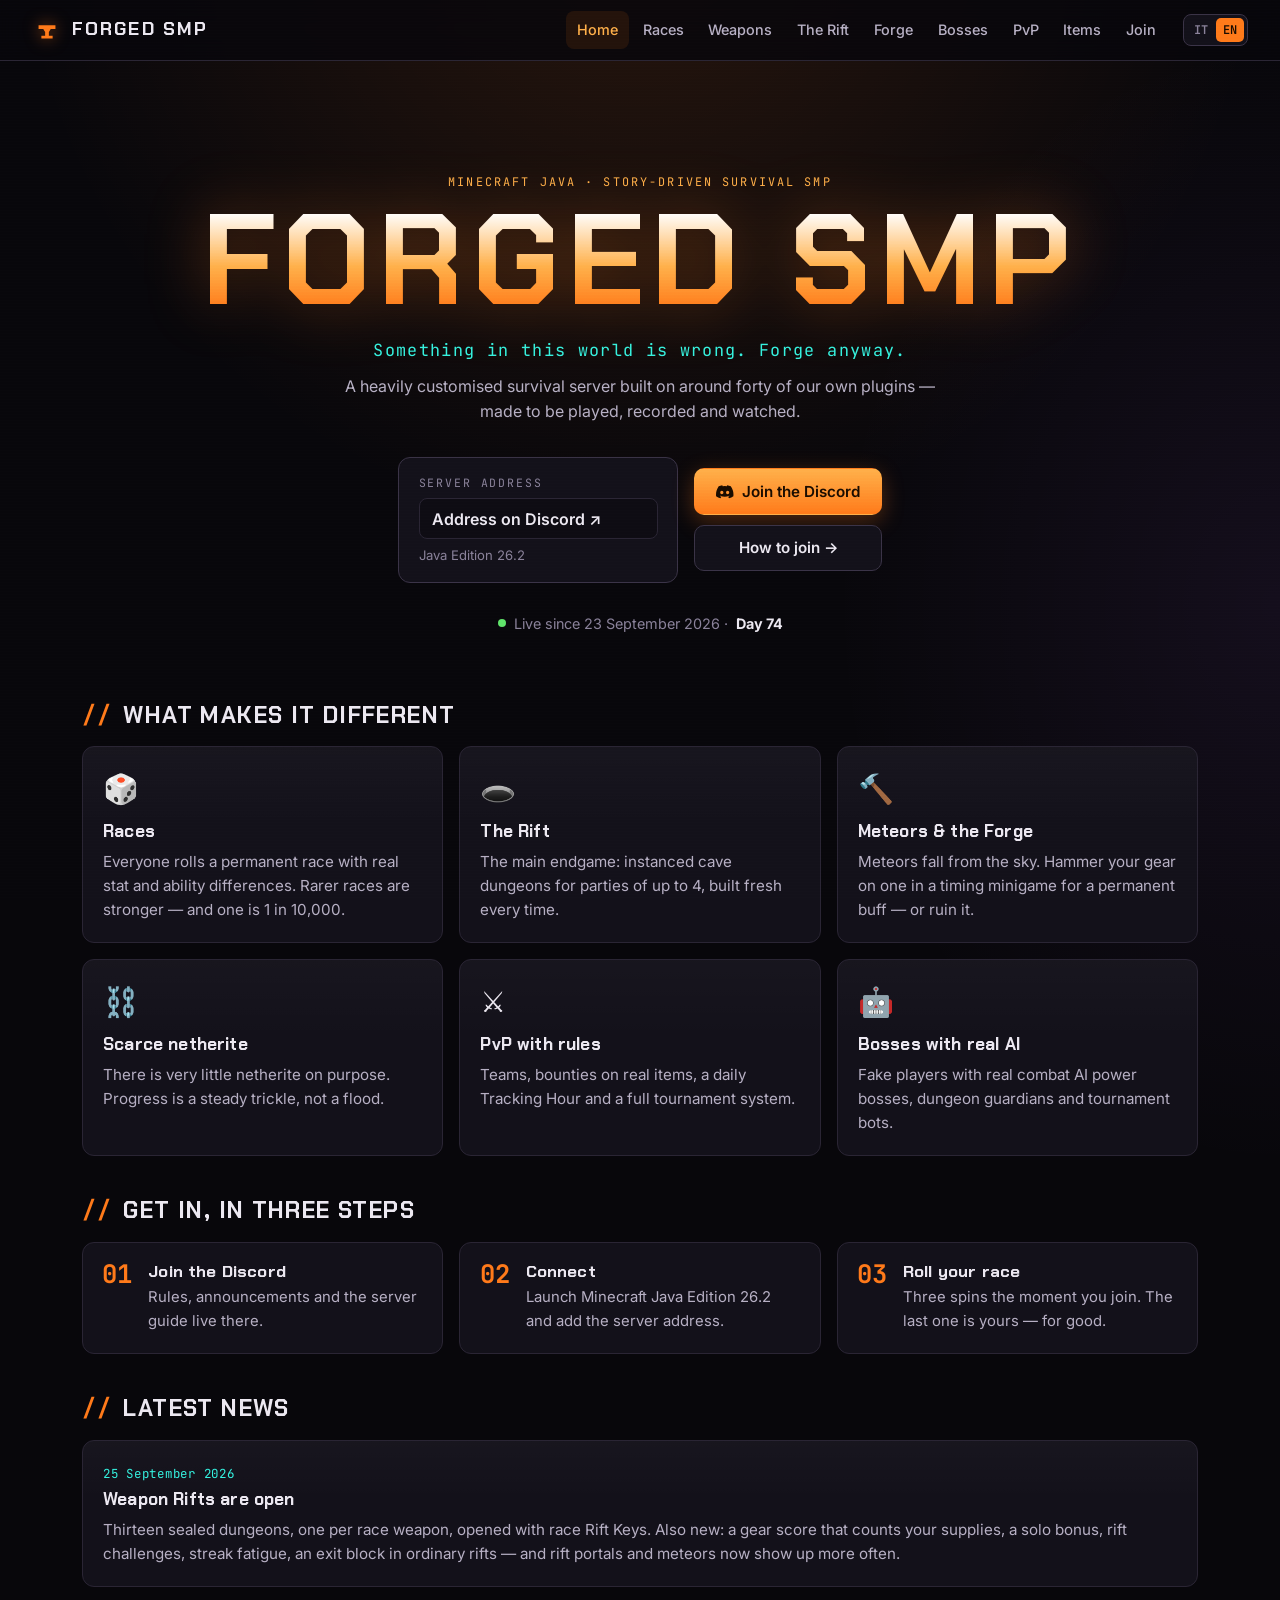
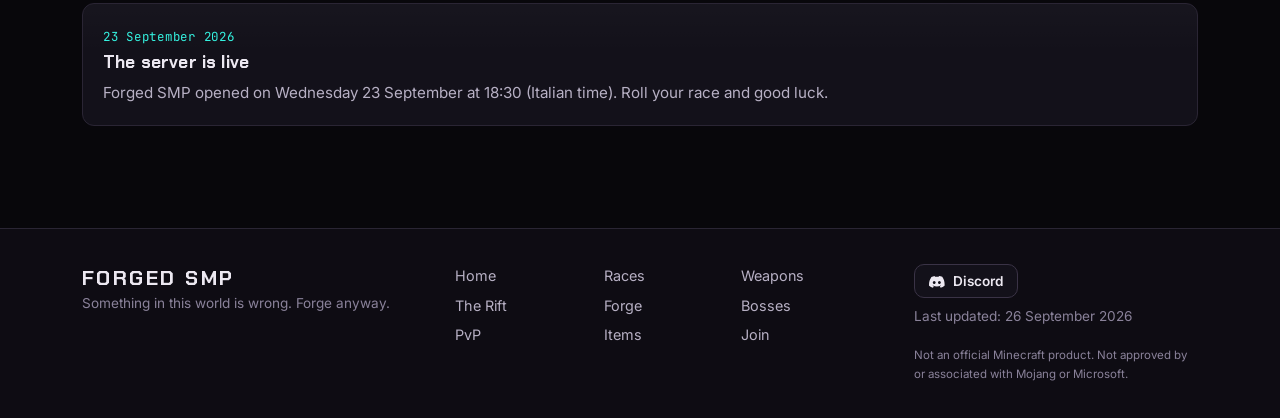
==== index.html @ 207211e7 "Add bilingual Forged SMP website Static site (no build) with hash routing: home, races, weapons, the" ====
<!DOCTYPE html>
<html lang="it">
<head>
  <meta charset="UTF-8" />
  <meta name="viewport" content="width=device-width, initial-scale=1.0" />
  <title>Forged SMP</title>
  <meta name="description" content="Forged SMP — a story-driven Minecraft survival server. Races, the Rift, meteors and the Forge. / Un server Minecraft survival a storia: razze, la Rift, meteore e la Forgia." />
  <meta name="theme-color" content="#08070b" />
  <meta property="og:title" content="Forged SMP" />
  <meta property="og:description" content="Something in this world is wrong. Forge anyway." />
  <link rel="icon" href="data:image/svg+xml,%3Csvg xmlns='http://www.w3.org/2000/svg' viewBox='0 0 64 64'%3E%3Crect width='64' height='64' rx='12' fill='%2308070b'/%3E%3Cpath d='M14 22h36v8H40l-4 6v8h8v6H20v-6h8v-8l-4-6H14z' fill='%23ff7a1a'/%3E%3C/svg%3E" />
  <link rel="preconnect" href="https://fonts.googleapis.com" />
  <link rel="preconnect" href="https://fonts.gstatic.com" crossorigin />
  <link href="https://fonts.googleapis.com/css2?family=Chakra+Petch:wght@500;700&family=Inter:wght@400;500;600;700&family=JetBrains+Mono:wght@400;600&display=swap" rel="stylesheet" />
  <link rel="stylesheet" href="css/style.css" />
</head>
<body>
  <a class="skip" href="#app">Skip to content</a>
  <div class="scanlines" aria-hidden="true"></div>

  <header class="topbar">
    <a class="brand" href="#/" aria-label="Forged SMP — home">
      <svg class="brand-mark" viewBox="0 0 64 64" aria-hidden="true"><path d="M14 22h36v8H40l-4 6v8h8v6H20v-6h8v-8l-4-6H14z"/></svg>
      <span class="brand-text glitch" data-text="FORGED SMP">FORGED SMP</span>
    </a>
    <nav id="nav" class="nav" aria-label="Main"></nav>
    <div class="top-actions">
      <button id="lang" class="lang-btn" type="button" aria-label="Language / Lingua"></button>
      <button id="menu-btn" class="menu-btn" type="button" aria-expanded="false" aria-controls="nav" aria-label="Menu">
        <span></span><span></span><span></span>
      </button>
    </div>
  </header>

  <main id="app" tabindex="-1"></main>

  <footer class="footer" id="footer"></footer>

  <div id="toast" class="toast" role="status" aria-live="polite"></div>

  <script type="module" src="js/app.js"></script>
</body>
</html>
---- css/style.css ----
/* ── Tokens ──────────────────────────────────────────────────────────────── */
:root {
  --bg:        #08070b;
  --bg2:       #0e0c13;
  --panel:     #13111a;
  --panel2:    #1a1722;
  --line:      #2a2534;
  --line2:     #3a3346;
  --text:      #ece8f1;
  --text2:     #b7b0c4;
  --muted:     #8a829a;
  --ember:     #ff7a1a;
  --ember2:    #ffb04a;
  --corrupt:   #b56cff;
  --cyan:      #35f2e0;
  --danger:    #ff4a4a;
  --ok:        #5fe36a;
  --radius:    12px;
  --maxw:      1180px;
  --font:      'Inter', system-ui, -apple-system, 'Segoe UI', sans-serif;
  --display:   'Chakra Petch', 'Inter', system-ui, sans-serif;
  --mono:      'JetBrains Mono', ui-monospace, Menlo, Consolas, monospace;
}

*, *::before, *::after { box-sizing: border-box; }
html { -webkit-text-size-adjust: 100%; scroll-behavior: smooth; overflow-x: clip; }
body {
  margin: 0;
  background:
    radial-gradient(ellipse 70% 45% at 50% -5%, rgba(255,122,26,.13), transparent 70%),
    radial-gradient(ellipse 50% 40% at 100% 30%, rgba(181,108,255,.07), transparent 70%),
    var(--bg);
  color: var(--text);
  font: 16px/1.6 var(--font);
  min-height: 100vh;
  overflow-x: hidden;
}
img, svg { display: block; max-width: 100%; }
a { color: var(--ember2); text-decoration: none; }
a:hover { text-decoration: underline; }
h1, h2, h3 { font-family: var(--display); line-height: 1.15; margin: 0; letter-spacing: .01em; }
p { margin: 0 0 .75em; }
p:last-child { margin-bottom: 0; }
code, kbd { font-family: var(--mono); font-size: .88em; }
:focus-visible { outline: 2px solid var(--cyan); outline-offset: 2px; border-radius: 4px; }
[hidden] { display: none !important; }

.skip { position: absolute; left: -999px; top: 8px; z-index: 100; background: var(--ember); color: #000; padding: 8px 14px; border-radius: 6px; }
.skip:focus { left: 8px; }

.scanlines {
  position: fixed; inset: 0; pointer-events: none; z-index: 60;
  background: repeating-linear-gradient(to bottom, rgba(255,255,255,.018) 0 1px, transparent 1px 3px);
  mix-blend-mode: overlay;
}

.muted { color: var(--muted); }
.small { font-size: .85rem; }
.tiny  { font-size: .72rem; }
.warn  { color: var(--danger); }
.eyebrow {
  font-family: var(--mono); font-size: .74rem; letter-spacing: .18em; text-transform: uppercase;
  color: var(--ember2); margin: 0 0 .5rem;
}

/* ── Glitch ──────────────────────────────────────────────────────────────── */
.glitch { position: relative; display: inline-block; }
.glitch::before, .glitch::after {
  content: attr(data-text); position: absolute; inset: 0; pointer-events: none;
}
.glitch::before { color: var(--cyan);    transform: translate(-2px, 0); opacity: .55; clip-path: inset(0 0 100% 0); animation: gl1 5s infinite steps(1); }
.glitch::after  { color: var(--corrupt); transform: translate(2px, 0);  opacity: .55; clip-path: inset(0 0 100% 0); animation: gl2 5s infinite steps(1); }
@keyframes gl1 { 0%, 90%, 100% { clip-path: inset(0 0 100% 0); } 91% { clip-path: inset(15% 0 60% 0); transform: translate(-4px, 1px); } 94% { clip-path: inset(60% 0 12% 0); transform: translate(3px, 0); } 97% { clip-path: inset(40% 0 45% 0); } }
@keyframes gl2 { 0%, 92%, 100% { clip-path: inset(0 0 100% 0); } 93% { clip-path: inset(50% 0 30% 0); transform: translate(4px, -1px); } 96% { clip-path: inset(8% 0 78% 0); transform: translate(-3px, 0); } }

.glitch-text { position: relative; display: inline-block; color: #ff9cf0; text-shadow: -1px 0 var(--cyan), 1px 0 var(--corrupt); animation: jitter 3s infinite steps(1); }
@keyframes jitter { 0%, 96%, 100% { transform: none; } 97% { transform: translate(1px, -1px) skewX(-6deg); } 98% { transform: translate(-1px, 1px); } }

.redact { background: repeating-linear-gradient(90deg, #2a2233 0 6px, #1b1622 6px 8px); color: transparent; border-radius: 2px; user-select: none; letter-spacing: -.1em; }
.redact-text { font-family: var(--mono); color: #ff9cf0; letter-spacing: .06em; }
.redacted-block { font-family: var(--mono); font-size: .85rem; color: #d9b9ff; background: repeating-linear-gradient(0deg, rgba(181,108,255,.06) 0 2px, transparent 2px 4px); border: 1px dashed rgba(181,108,255,.4); border-radius: 8px; padding: .8rem 1rem; }
.redact-lines { color: #3a2e4a; letter-spacing: -.05em; }
.is-glitch { border-color: rgba(255,79,216,.35) !important; background: linear-gradient(160deg, rgba(255,79,216,.07), transparent 50%), var(--panel) !important; }

/* ── Top bar ─────────────────────────────────────────────────────────────── */
.topbar {
  position: sticky; top: 0; z-index: 50;
  display: flex; align-items: center; gap: 1rem;
  padding: .7rem clamp(16px, 3vw, 32px);
  border-bottom: 1px solid var(--line);
  isolation: isolate;
}
/* blur lives on a pseudo-element: backdrop-filter on .topbar itself would trap the fixed mobile nav */
.topbar::before { content: ''; position: absolute; inset: 0; z-index: -1; background: rgba(8,7,11,.82); backdrop-filter: blur(12px); -webkit-backdrop-filter: blur(12px); }
.brand { display: flex; align-items: center; gap: .6rem; color: var(--text); flex-shrink: 0; }
.brand:hover { text-decoration: none; }
.brand-mark { width: 30px; height: 30px; fill: var(--ember); filter: drop-shadow(0 0 8px rgba(255,122,26,.6)); }
.brand-text { font-family: var(--display); font-weight: 700; font-size: 1.15rem; letter-spacing: .12em; }

.nav { display: flex; gap: .15rem; margin-left: auto; align-items: center; }
.nav a {
  color: var(--text2); font-size: .9rem; font-weight: 500; padding: .45rem .7rem; border-radius: 8px;
  transition: color .15s, background .15s;
}
.nav a:hover { color: var(--text); background: var(--panel2); text-decoration: none; }
.nav a.on { color: var(--ember2); background: rgba(255,122,26,.1); }
.nav-discord { display: none !important; }
.top-actions { display: flex; align-items: center; gap: .5rem; }
.lang-btn {
  display: flex; background: var(--panel); border: 1px solid var(--line2); border-radius: 8px; padding: 3px; cursor: pointer;
  font: 600 .75rem var(--mono); color: var(--muted);
}
.lang-btn span { padding: .25rem .45rem; border-radius: 5px; }
.lang-btn span.on { background: var(--ember); color: #1a0c00; }
.menu-btn { display: none; width: 40px; height: 40px; background: var(--panel); border: 1px solid var(--line2); border-radius: 8px; cursor: pointer; flex-direction: column; justify-content: center; align-items: center; gap: 4px; }
.menu-btn span { width: 18px; height: 2px; background: var(--text); transition: transform .2s, opacity .2s; }
.menu-open .menu-btn span:nth-child(1) { transform: translateY(6px) rotate(45deg); }
.menu-open .menu-btn span:nth-child(2) { opacity: 0; }
.menu-open .menu-btn span:nth-child(3) { transform: translateY(-6px) rotate(-45deg); }

/* ── Layout ──────────────────────────────────────────────────────────────── */
main { max-width: var(--maxw); margin: 0 auto; padding: 0 clamp(16px, 3vw, 32px) 4rem; outline: none; }
.page { animation: pageIn .35s ease; }
@keyframes pageIn { from { opacity: 0; transform: translateY(6px); } to { opacity: 1; transform: none; } }

.page-head { padding: 3.2rem 0 1.2rem; max-width: 820px; }
.page-head h1 { font-size: clamp(2.2rem, 6vw, 3.4rem); text-transform: uppercase; letter-spacing: .04em; }
.lead { font-size: 1.1rem; color: var(--text2); margin-top: 1rem; }

.block { padding: 2.2rem 0 .4rem; }
.block > h2 { font-size: 1.45rem; text-transform: uppercase; letter-spacing: .06em; margin-bottom: 1.1rem; }
.h-mark { color: var(--ember); font-family: var(--mono); margin-right: .2rem; }
.block > p { color: var(--text2); max-width: 820px; }
.sub { font-size: 1.05rem; margin: 1.6rem 0 .8rem; text-transform: uppercase; letter-spacing: .06em; color: var(--text2); }

.grid { display: grid; gap: 1rem; }
.g2 { grid-template-columns: repeat(2, minmax(0, 1fr)); }
.g3 { grid-template-columns: repeat(3, minmax(0, 1fr)); }
.g4 { grid-template-columns: repeat(4, minmax(0, 1fr)); }
.g5 { grid-template-columns: repeat(5, minmax(0, 1fr)); }
.grid + .grid, .grid + p, .block > .card + .card, .card + .grid, .grid + .card { margin-top: 1rem; }

.card {
  background: linear-gradient(180deg, rgba(255,255,255,.02), transparent 40%), var(--panel);
  border: 1px solid var(--line); border-radius: var(--radius);
  padding: 1.2rem 1.25rem;
  position: relative;
}
.card h3 { font-size: 1.08rem; margin-bottom: .5rem; }
.card p { color: var(--text2); font-size: .95rem; }
.card-link { color: inherit; display: block; transition: border-color .2s, transform .2s, box-shadow .2s; }
.card-link:hover { text-decoration: none; border-color: rgba(255,122,26,.55); transform: translateY(-3px); box-shadow: 0 12px 30px rgba(0,0,0,.4), 0 0 0 1px rgba(255,122,26,.15); }

.ticks { list-style: none; margin: 0; padding: 0; }
.ticks li { position: relative; padding-left: 1.3rem; margin-bottom: .45rem; color: var(--text2); font-size: .95rem; }
.ticks li::before { content: '▸'; position: absolute; left: 0; color: var(--ember); }
.ticks b { color: var(--text); }

.note { font-size: .88rem; color: var(--text2); background: var(--panel); border-left: 3px solid var(--corrupt); padding: .7rem 1rem; border-radius: 0 8px 8px 0; margin: 1rem 0; }

/* ── Buttons ─────────────────────────────────────────────────────────────── */
.btn {
  display: inline-flex; align-items: center; justify-content: center; gap: .5rem;
  font: 600 .95rem var(--font); padding: .8rem 1.3rem; border-radius: 10px; cursor: pointer;
  border: 1px solid transparent; transition: transform .15s, box-shadow .2s, background .2s, border-color .2s; text-decoration: none !important;
}
.btn:active { transform: scale(.97); }
.btn:disabled { opacity: .4; cursor: not-allowed; }
.btn-primary { background: linear-gradient(180deg, var(--ember2), var(--ember)); color: #1a0c00; box-shadow: 0 6px 22px rgba(255,122,26,.3); }
.btn-primary:hover { box-shadow: 0 8px 30px rgba(255,122,26,.5); transform: translateY(-1px); }
.btn-ghost { background: var(--panel); color: var(--text); border-color: var(--line2); }
.btn-ghost:hover { border-color: var(--ember); }
.btn-sm { padding: .5rem .9rem; font-size: .85rem; }
.i-discord { width: 1.15em; height: 1.15em; }

/* ── Hero ────────────────────────────────────────────────────────────────── */
.hero { position: relative; padding: clamp(3.5rem, 10vw, 7rem) 0 2rem; text-align: center; }
.hero-title {
  font-family: var(--display); font-weight: 700; text-transform: uppercase;
  font-size: clamp(3.2rem, 13vw, 8rem); letter-spacing: .06em; line-height: .95;
  background: linear-gradient(180deg, #fff 10%, var(--ember2) 55%, var(--ember) 90%);
  -webkit-background-clip: text; background-clip: text; color: transparent;
  filter: drop-shadow(0 0 30px rgba(255,122,26,.35));
}
.hero-title::before, .hero-title::after { -webkit-text-fill-color: currentColor; }
.tagline { font-family: var(--mono); color: var(--cyan); letter-spacing: .08em; margin: 1rem 0 .6rem; font-size: clamp(.9rem, 2.4vw, 1.05rem); }
.hero-intro { color: var(--text2); max-width: 620px; margin: 0 auto 2rem; }
.hero-row { display: flex; gap: 1rem; justify-content: center; align-items: stretch; flex-wrap: wrap; }
.hero-cta { display: flex; flex-direction: column; gap: .6rem; justify-content: center; }
.since { margin-top: 1.8rem; color: var(--muted); font-size: .9rem; display: inline-flex; align-items: center; gap: .5rem; }
.since b { color: var(--text); }
.live-dot { width: 8px; height: 8px; border-radius: 50%; background: var(--ok); box-shadow: 0 0 0 0 rgba(95,227,106,.6); animation: ping 2s infinite; }
@keyframes ping { 70% { box-shadow: 0 0 0 8px rgba(95,227,106,0); } 100% { box-shadow: 0 0 0 0 rgba(95,227,106,0); } }

.embers { position: absolute; inset: 0; overflow: hidden; pointer-events: none; z-index: -1; }
.embers i {
  position: absolute; bottom: -10px; left: calc(var(--i) * 5.6%);
  width: 3px; height: 3px; border-radius: 50%; background: var(--ember2); box-shadow: 0 0 6px var(--ember);
  animation: rise calc(6s + var(--i) * .37s) linear infinite; animation-delay: calc(var(--i) * -.9s); opacity: 0;
}
@keyframes rise { 0% { transform: translate(0, 0); opacity: 0; } 10% { opacity: .9; } 100% { transform: translate(calc((var(--i) - 9) * 4px), -520px); opacity: 0; } }

.ip-card { background: var(--panel); border: 1px solid var(--line2); border-radius: var(--radius); padding: 1rem 1.2rem; min-width: 280px; text-align: left; }
.ip-label { font-family: var(--mono); font-size: .72rem; letter-spacing: .16em; text-transform: uppercase; color: var(--muted); }
.ip-value { display: flex; align-items: center; justify-content: space-between; gap: 1rem; width: 100%; margin: .35rem 0; background: var(--bg2); border: 1px solid var(--line); border-radius: 8px; padding: .6rem .8rem; color: var(--text); font: 600 1.05rem var(--mono); cursor: pointer; }
.ip-value:hover { border-color: var(--ember); text-decoration: none; }
.ip-copy { font: 600 .72rem var(--font); color: var(--ember2); text-transform: uppercase; letter-spacing: .1em; }
.ip-link { font-family: var(--font); font-size: 1rem; }
.ip-meta { font-size: .82rem; color: var(--muted); }
.status { display: inline-flex; align-items: center; gap: .35rem; }
.status .dot { width: 7px; height: 7px; border-radius: 50%; background: var(--muted); }
.status.on .dot { background: var(--ok); box-shadow: 0 0 8px var(--ok); }

/* Pillars / steps / news */
.pillar-icon { font-size: 1.8rem; margin-bottom: .6rem; }
.steps { list-style: none; padding: 0; margin: 0; display: grid; grid-template-columns: repeat(3, 1fr); gap: 1rem; }
.steps li { display: flex; gap: 1rem; background: var(--panel); border: 1px solid var(--line); border-radius: var(--radius); padding: 1.2rem; }
.step-n { font: 700 1.6rem var(--mono); color: var(--ember); line-height: 1; }
.steps h3 { font-size: 1.05rem; margin-bottom: .3rem; }
.steps p { color: var(--text2); font-size: .93rem; }
.news { display: grid; gap: 1rem; }
.news-item time { font-family: var(--mono); font-size: .78rem; color: var(--cyan); letter-spacing: .06em; }
.news-item h3 { margin: .3rem 0 .5rem; }

/* ── Races ───────────────────────────────────────────────────────────────── */
.odds-bar { display: flex; height: 18px; border-radius: 9px; overflow: hidden; border: 1px solid var(--line2); }
.odds-bar span { flex: var(--w) 0 0; background: var(--c); box-shadow: inset 0 -4px 8px rgba(0,0,0,.25); }
.odds-bar span:last-child { background: linear-gradient(90deg, #ff4fd8, #35f2e0, #ffd84a); }
.odds-list { display: grid; grid-template-columns: repeat(auto-fit, minmax(210px, 1fr)); gap: .5rem 1.5rem; margin: 1rem 0 1.4rem; }
.odds-row { display: grid; grid-template-columns: 12px 1fr auto auto; align-items: center; gap: .6rem; padding: .35rem 0; border-bottom: 1px solid var(--line); font-size: .92rem; }
.swatch { width: 12px; height: 12px; border-radius: 3px; background: var(--c); }
.odds-name { font-weight: 600; }
.odds-pct { font-family: var(--mono); color: var(--text); }
.odds-in { font-family: var(--mono); font-size: .78rem; color: var(--muted); min-width: 72px; text-align: right; }

.roller { display: grid; gap: 1rem; justify-items: center; text-align: center; background: radial-gradient(ellipse at center, rgba(255,122,26,.06), transparent 70%), var(--panel); }
.roller-head { display: flex; flex-direction: column; gap: .2rem; }
.roller-head h3 { margin: 0; }
.roller-window { width: min(100%, 420px); height: 110px; border-radius: 12px; border: 1px solid var(--line2); background: var(--bg2); display: grid; place-items: center; overflow: hidden; position: relative; }
.roller-window::after { content: ''; position: absolute; inset: 0; background: linear-gradient(180deg, var(--bg2), transparent 25%, transparent 75%, var(--bg2)); pointer-events: none; }
.roller-result { --c: var(--muted); font: 700 2.2rem var(--display); color: var(--muted); display: flex; flex-direction: column; align-items: center; }
.roller-result .rr-icon { font-size: 1.6rem; line-height: 1; }
.roller-result .rr-name { font-size: 1.5rem; color: var(--c); }
.roller-result .rr-rar { font: 600 .72rem var(--mono); letter-spacing: .16em; text-transform: uppercase; color: var(--c); opacity: .8; }
.roller-result.final { animation: pop .35s cubic-bezier(.3,1.6,.5,1); }
.roller-result.locked .rr-name { text-shadow: 0 0 18px var(--c); }
@keyframes pop { from { transform: scale(.7); } to { transform: none; } }
.roller-pips { display: flex; gap: .5rem; }
.roller-pips i { width: 34px; height: 6px; border-radius: 3px; background: var(--line2); }
.roller-pips i.used { background: var(--ember); }
.roller-pips i.skip { background: var(--line); opacity: .5; }
.roller-btns { display: flex; gap: .6rem; }

.chips { display: flex; flex-wrap: wrap; gap: .4rem; margin-bottom: 1rem; }
.chip { --c: var(--ember2); background: var(--panel); color: var(--text2); border: 1px solid var(--line2); border-radius: 999px; padding: .4rem .9rem; font: 600 .82rem var(--font); cursor: pointer; }
.chip:hover { border-color: var(--c); }
.chip.on { background: color-mix(in srgb, var(--c) 18%, var(--panel)); border-color: var(--c); color: var(--text); }

.race { border-top: 3px solid var(--c); }
.race-top, .weapon-top { display: flex; align-items: center; gap: .9rem; margin-bottom: .9rem; }
.race-top h3, .weapon-top h3 { margin-bottom: .25rem; font-size: 1.2rem; }
.race-icon { width: 48px; height: 48px; flex-shrink: 0; border-radius: 12px; display: grid; place-items: center; font-size: 1.5rem; background: color-mix(in srgb, var(--c) 14%, var(--bg2)); border: 1px solid color-mix(in srgb, var(--c) 45%, transparent); }
.rarity { font: 600 .7rem var(--mono); letter-spacing: .12em; text-transform: uppercase; padding: .15rem .5rem; border-radius: 5px; border: 1px solid currentColor; }
.r-common { color: #b9b9c2; } .r-uncommon { color: #5fe36a; } .r-rare { color: #4aa6ff; } .r-epic { color: #b56cff; }
.r-legendary { color: #ff9a2e; } .r-divine { color: #ffd84a; } .r-singularity { color: #ff4fd8; }
.race-meta { display: grid; grid-template-columns: 1fr 1fr; gap: .6rem 1rem; margin: 1rem 0 0; padding-top: .9rem; border-top: 1px solid var(--line); }
.race-meta div { min-width: 0; }
.race-meta dt { font: 600 .68rem var(--mono); letter-spacing: .12em; text-transform: uppercase; color: var(--muted); }
.race-meta dd { margin: .1rem 0 0; font-size: .9rem; color: var(--text); }

/* ── Weapons ─────────────────────────────────────────────────────────────── */
.rule-cards .rule { border-left: 3px solid var(--line2); }
.rule-cards .rule.good { border-left-color: var(--ok); }
.controls { display: flex; flex-wrap: wrap; gap: .6rem 1.4rem; margin: 1rem 0; }
.controls div { display: flex; align-items: center; gap: .6rem; font-size: .92rem; color: var(--text2); }
kbd { background: var(--panel2); border: 1px solid var(--line2); border-bottom-width: 3px; border-radius: 6px; padding: .15rem .5rem; color: var(--text); white-space: nowrap; }
.weapon-grid { margin-top: 1.2rem; }
.weapon { border-top: 3px solid var(--c); }
.dmg-num { margin-left: auto; font: 700 1.6rem var(--mono); color: var(--c); text-align: right; line-height: 1; }
.ap { display: block; font-size: .8rem; margin-top: .2rem; }
.dmg-bar { height: 4px; background: var(--bg2); border-radius: 2px; margin-bottom: 1rem; overflow: hidden; }
.dmg-bar span { display: block; height: 100%; background: linear-gradient(90deg, color-mix(in srgb, var(--c) 40%, transparent), var(--c)); }
.abilities { margin: 0; display: grid; gap: .7rem; }
.abilities dt { font: 600 .72rem var(--mono); letter-spacing: .1em; text-transform: uppercase; color: var(--muted); display: flex; align-items: center; gap: .4rem; flex-wrap: wrap; }
.abilities dt kbd { font-size: .68rem; letter-spacing: 0; text-transform: none; }
.abilities dt em { font-style: normal; color: var(--c); letter-spacing: .04em; text-transform: none; font-family: var(--font); }
.abilities dd { margin: .15rem 0 0; color: var(--text2); font-size: .93rem; }

/* ── Rift ────────────────────────────────────────────────────────────────── */
.shapeless { display: flex; align-items: center; gap: .35rem; margin-top: .8rem; flex-wrap: wrap; }
.shapeless span { width: 38px; height: 38px; display: grid; place-items: center; background: var(--bg2); border: 1px solid var(--line2); border-radius: 6px; }
.shapeless b { color: var(--muted); padding: 0 .2rem; }

.kinds { display: grid; grid-template-columns: repeat(auto-fit, minmax(260px, 1fr)); gap: 1rem; }
.kind { border-top: 3px solid var(--c); background: linear-gradient(180deg, color-mix(in srgb, var(--c) 8%, transparent), transparent 45%), var(--panel); }
.kind h3 { color: var(--c); }
.kind-stats { display: grid; grid-template-columns: repeat(3, 1fr); gap: .4rem; margin: .7rem 0 .9rem; }
.kind-stats div { background: var(--bg2); border-radius: 8px; padding: .45rem .5rem; text-align: center; }
.kind-stats span { display: block; font: 600 .62rem var(--mono); letter-spacing: .12em; text-transform: uppercase; color: var(--muted); }
.kind-stats b { font-family: var(--mono); font-size: .95rem; }

.tiers { display: grid; grid-template-columns: repeat(5, 1fr); gap: .5rem; margin-top: 1rem; }
.tier { background: var(--panel); border: 1px solid var(--line); border-radius: 10px; padding: .9rem; position: relative; overflow: hidden; }
.tier::before { content: ''; position: absolute; left: 0; right: 0; bottom: 0; height: calc(var(--n) * 12%); background: linear-gradient(0deg, rgba(255,122,26,.14), transparent); pointer-events: none; }
.tier-n { font: 700 1.4rem var(--mono); color: var(--ember2); }
.tier-score { font: 600 .75rem var(--mono); color: var(--muted); margin-bottom: .4rem; }
.tier-text { font-size: .86rem; color: var(--text2); position: relative; }

.room-icon, .item-icon { font-size: 1.7rem; margin-bottom: .4rem; }
.stat { text-align: left; }
.stat-big { font: 700 2rem var(--mono); color: var(--cyan); margin-bottom: .3rem; }
.challenge { border-top: 3px solid var(--line2); }
.challenge.c-easy { border-top-color: var(--ok); }
.challenge.c-medium { border-top-color: #ffd84a; }
.challenge.c-hard { border-top-color: var(--danger); }
.ch-head { display: flex; justify-content: space-between; align-items: baseline; gap: .5rem; margin-bottom: .6rem; }
.ch-head h3 { margin: 0; }
.ch-bonus { font: 700 .85rem var(--mono); color: var(--cyan); }
.boss-card h3 { font-size: 1.3rem; margin-bottom: .8rem; }
.relic { border-top: 3px solid var(--c); }
.relic .eyebrow { color: var(--c); }
.relic-item { display: flex; flex-direction: column; padding: .55rem 0; border-top: 1px solid var(--line); }
.relic-item b { font-family: var(--display); }
.relic-item span { color: var(--text2); font-size: .9rem; }

.keyvis { display: grid; grid-template-columns: auto 1fr; gap: 2rem; margin-top: 1.2rem; align-items: start; }
.craft { display: flex; align-items: center; gap: 8px; margin: .8rem 0; }
.craft-3 { display: grid; grid-template-columns: repeat(3, 58px); grid-auto-rows: 58px; gap: 4px; }
.slot { width: 58px; height: 58px; --c: var(--ember); display: grid; place-items: center; font-size: 1.6rem; background: #2b2733; border: 2px solid; border-color: #1a1720 #4a4456 #4a4456 #1a1720; border-radius: 3px; }
.slot.centre { background: color-mix(in srgb, var(--c) 22%, #2b2733); box-shadow: 0 0 16px color-mix(in srgb, var(--c) 45%, transparent); animation: pulse 2s ease-in-out infinite; }
@keyframes pulse { 50% { box-shadow: 0 0 26px color-mix(in srgb, var(--c) 70%, transparent); } }
.craft-arrow { color: var(--muted); font-size: 1.3rem; }
.craft-legend { display: flex; flex-direction: column; gap: .2rem; font-size: .8rem; color: var(--muted); }
.key-races { display: flex; flex-wrap: wrap; gap: .35rem; margin-bottom: 1rem; }
.key-race { --c: var(--ember); width: 42px; height: 42px; font-size: 1.2rem; border-radius: 10px; cursor: pointer; background: var(--bg2); border: 1px solid var(--line2); }
.key-race:hover { border-color: var(--c); }
.key-race.on { border-color: var(--c); background: color-mix(in srgb, var(--c) 20%, var(--bg2)); box-shadow: 0 0 12px color-mix(in srgb, var(--c) 40%, transparent); }
#key-info h3 { font-size: 1.4rem; margin-bottom: .6rem; }

.cmd-table { display: grid; gap: 1px; background: var(--line); border: 1px solid var(--line); border-radius: var(--radius); overflow: hidden; }
.cmd-table > div { display: grid; grid-template-columns: minmax(0, 1.2fr) minmax(0, 1fr); gap: 1rem; background: var(--panel); padding: .65rem 1rem; align-items: center; }
.cmd-table code { color: var(--cyan); word-break: break-word; }
.cmd-table span { color: var(--text2); font-size: .9rem; }

/* ── Forge ───────────────────────────────────────────────────────────────── */
.grades { display: grid; gap: .5rem; }
.grade { display: grid; grid-template-columns: 64px 1fr; gap: .8rem; align-items: center; padding: .6rem .7rem; border-radius: 8px; background: color-mix(in srgb, var(--c) 8%, var(--bg2)); border-left: 3px solid var(--c); }
.grade-pts { font: 700 1rem var(--mono); color: var(--c); }
.grade b { color: var(--c); }
.grade p { font-size: .86rem; margin: 0; }

.forge-demo { display: grid; gap: 1rem; justify-items: center; text-align: center; background: radial-gradient(ellipse 60% 80% at 50% 100%, rgba(255,90,20,.14), transparent 70%), var(--panel); transition: box-shadow .4s; }
.forge-demo.flawless { box-shadow: 0 0 0 1px #c07bff, 0 0 40px rgba(192,123,255,.35); }
.forge-demo.botched { box-shadow: 0 0 0 1px var(--danger); }
.fd-track { position: relative; display: grid; grid-template-columns: repeat(15, 1fr); gap: 4px; width: min(100%, 640px); padding-top: 2.2rem; cursor: pointer; user-select: none; touch-action: manipulation; }
.fd-track.shake { animation: thud .18s ease; }
@keyframes thud { 50% { transform: translateY(3px); } }
.fd-slot { height: 38px; border-radius: 4px; background: #2a2330; border: 1px solid #3b3244; transition: background .15s; }
.fd-slot.yellow { background: #7a6420; border-color: #ffd84a; }
.fd-slot.green { background: #1f6b2c; border-color: var(--ok); box-shadow: 0 0 12px rgba(95,227,106,.5); }
.fd-slot.hit { animation: hit .3s ease; }
@keyframes hit { 0% { background: #fff; } }
.fd-hammer { position: absolute; top: 0; font-size: 1.6rem; line-height: 1; filter: drop-shadow(0 4px 6px rgba(0,0,0,.6)); pointer-events: none; }
.fd-status { display: flex; gap: 1.2rem; font: 600 .85rem var(--mono); color: var(--text2); flex-wrap: wrap; justify-content: center; }
.fd-timer { color: var(--ember2); min-width: 3.5em; }
.fd-strikes { display: flex; gap: 6px; }
.fd-strikes i { width: 22px; height: 22px; border-radius: 50%; background: var(--bg2); border: 1px solid var(--line2); }
.fd-strikes i.full { background: var(--ok); border-color: var(--ok); }
.fd-strikes i.half { background: #ffd84a; border-color: #ffd84a; }
.fd-strikes i.miss { background: var(--danger); border-color: var(--danger); }
.fd-result { min-height: 1.6em; color: var(--text2); font-size: .95rem; }
.fd-grade { font: 700 1.25rem var(--display); color: var(--c); text-transform: uppercase; letter-spacing: .06em; margin-right: .3rem; }

.heat label { font-size: .92rem; color: var(--text2); }
.heat input[type=range] { width: 100%; margin: .8rem 0; accent-color: var(--ember); }
.heat-bar { height: 12px; border-radius: 6px; background: var(--bg2); overflow: hidden; }
.heat-bar span { --h: 1; display: block; height: 100%; width: 100%; border-radius: 6px; background: linear-gradient(90deg, #7a1c00, #ff5a14 50%, #ffe7b0); filter: saturate(calc(.4 + var(--h) * .6)); transition: width .15s; }
.heat-out { margin-top: .7rem; }
.heat-out b { font: 700 1.3rem var(--mono); color: var(--ember2); }

.tabs { display: flex; gap: .35rem; flex-wrap: wrap; margin: 1rem 0 .8rem; }
.tab { background: var(--panel); border: 1px solid var(--line2); color: var(--text2); padding: .5rem .9rem; border-radius: 8px; cursor: pointer; font: 600 .88rem var(--font); }
.tab.on { border-color: var(--ember); color: var(--text); background: rgba(255,122,26,.12); }
.table-wrap { overflow-x: auto; border: 1px solid var(--line); border-radius: var(--radius); }
.table { width: 100%; border-collapse: collapse; background: var(--panel); font-size: .92rem; }
.table th, .table td { padding: .65rem .9rem; text-align: left; border-bottom: 1px solid var(--line); white-space: nowrap; }
.table th { font: 600 .7rem var(--mono); letter-spacing: .12em; text-transform: uppercase; color: var(--muted); background: var(--bg2); }
.table tr:last-child td { border-bottom: 0; }
.buffs td:nth-child(n+3) { font-family: var(--mono); }
.table .c-okay { color: #ffd84a; } .table .c-good { color: var(--ok); } .table .c-flaw { color: #c07bff; }
.table td.flaw { color: #d7b0ff; font-weight: 600; }
.cold { border-color: rgba(74,166,255,.4); background: linear-gradient(160deg, rgba(74,166,255,.1), transparent 55%), var(--panel); }

/* ── Bosses ──────────────────────────────────────────────────────────────── */
.boss { border-top: 3px solid var(--c); overflow: hidden; }
.boss-sigil { position: absolute; right: -8px; top: -14px; font-size: 5rem; opacity: .07; pointer-events: none; }
.boss .eyebrow { color: var(--c); }
.boss h3 { font-size: 1.45rem; margin-bottom: .1rem; }
.boss-title { font-style: italic; color: var(--text) !important; margin-bottom: .6rem; }

/* ── PvP ─────────────────────────────────────────────────────────────────── */
.perks { display: grid; gap: .6rem; }
.perk { display: flex; gap: .9rem; padding: .9rem 1rem; }
.perk-icon { font-size: 1.4rem; }
.perk h3 { font-size: .98rem; margin-bottom: .2rem; }
.perk p { font-size: .88rem; }
.sky { border-left: 3px solid var(--danger); }
.mode-tag { display: inline-block; font: 700 1.05rem var(--mono); color: var(--ember2); margin-bottom: .5rem; }
.prize-list { list-style: none; margin: 0 0 .6rem; padding: 0; display: grid; gap: .25rem; font-size: .92rem; }
.empty { text-align: center; color: var(--muted); border-style: dashed; }

/* ── Items / Join ────────────────────────────────────────────────────────── */
.item h3 { font-size: 1.02rem; }
.join-top { margin-top: .5rem; }
.join-top .ip-card { min-width: 0; }
.discord-card { display: flex; align-items: center; gap: 1rem; background: linear-gradient(135deg, rgba(88,101,242,.22), transparent 70%), var(--panel); border-color: rgba(88,101,242,.45); }
.discord-card .i-discord { width: 40px; height: 40px; color: #8c97ff; flex-shrink: 0; }
.discord-card .arrow { margin-left: auto; color: var(--muted); font-size: 1.2rem; }
.faq { display: grid; gap: .6rem; }
.faq details { padding: 0; }
.faq summary { cursor: pointer; padding: 1rem 1.2rem; font-weight: 600; list-style: none; display: flex; justify-content: space-between; gap: 1rem; }
.faq summary::-webkit-details-marker { display: none; }
.faq summary::after { content: '+'; color: var(--ember); font-family: var(--mono); }
.faq details[open] summary::after { content: '−'; }
.faq details p { padding: 0 1.2rem 1rem; }

.notfound { text-align: center; padding: 6rem 0; }
.notfound h1 { font-size: 7rem; color: var(--corrupt); }
.notfound p { color: var(--text2); margin: 1rem 0 1.5rem; }

/* ── Footer / toast ──────────────────────────────────────────────────────── */
.footer { border-top: 1px solid var(--line); background: var(--bg2); margin-top: 2rem; }
.footer-inner { max-width: var(--maxw); margin: 0 auto; padding: 2.2rem clamp(16px, 3vw, 32px); display: grid; grid-template-columns: 1.2fr 1.5fr 1fr; gap: 2rem; }
.footer-brand .glitch { font: 700 1.3rem var(--display); letter-spacing: .12em; }
.footer-nav { display: grid; grid-template-columns: repeat(3, auto); gap: .4rem 1.2rem; align-content: start; }
.footer-nav a { color: var(--text2); font-size: .9rem; }
.footer-meta { display: grid; gap: .5rem; justify-items: start; align-content: start; }

.toast { position: fixed; left: 50%; bottom: 24px; transform: translate(-50%, 20px); background: var(--panel2); border: 1px solid var(--ember); color: var(--text); padding: .6rem 1.1rem; border-radius: 10px; opacity: 0; pointer-events: none; transition: opacity .2s, transform .2s; z-index: 80; font-size: .9rem; }
.toast.show { opacity: 1; transform: translate(-50%, 0); }

/* ── Responsive ──────────────────────────────────────────────────────────── */
@media (max-width: 1080px) {
  .menu-btn { display: flex; }
  .nav {
    position: fixed; top: 61px; left: 0; right: 0; bottom: 0; z-index: 49;
    flex-direction: column; align-items: stretch; gap: .2rem; padding: 1rem;
    background: rgba(8,7,11,.97); backdrop-filter: blur(10px);
    opacity: 0; visibility: hidden; transform: translateY(-8px); transition: opacity .2s, transform .2s, visibility .2s; overflow-y: auto;
  }
  .menu-open .nav { opacity: 1; visibility: visible; transform: none; }
  .nav a { font-size: 1.05rem; padding: .8rem 1rem; }
  .nav-discord { display: flex !important; align-items: center; gap: .5rem; margin-top: .5rem; border: 1px solid rgba(88,101,242,.5); }
  .top-actions { margin-left: auto; }
  .g5 { grid-template-columns: repeat(3, minmax(0, 1fr)); }
  .g4 { grid-template-columns: repeat(2, minmax(0, 1fr)); }
}
@media (max-width: 820px) {
  .g2, .g3 { grid-template-columns: minmax(0, 1fr); }
  .steps { grid-template-columns: 1fr; }
  .tiers { grid-template-columns: 1fr; }
  .tier { display: grid; grid-template-columns: 44px 44px 1fr; align-items: center; gap: .6rem; }
  .tier::before { top: 0; bottom: 0; height: auto; width: calc(var(--n) * 20%); right: auto; background: linear-gradient(90deg, rgba(255,122,26,.12), transparent); }
  .tier-score { margin: 0; }
  .keyvis { grid-template-columns: 1fr; gap: 1rem; }
  .footer-inner { grid-template-columns: 1fr; gap: 1.5rem; }
  .cmd-table > div { grid-template-columns: 1fr; gap: .2rem; }
}
@media (max-width: 560px) {
  body { font-size: 15px; }
  .brand-text { font-size: 1rem; }
  .g4, .g5 { grid-template-columns: minmax(0, 1fr); }
  .race-meta { grid-template-columns: 1fr; }
  .hero-row { flex-direction: column; align-items: stretch; }
  .ip-card { min-width: 0; }
  .hero-cta .btn { width: 100%; }
  .craft-3 { grid-template-columns: repeat(3, 48px); grid-auto-rows: 48px; }
  .slot { width: 48px; height: 48px; font-size: 1.3rem; }
  .fd-track { gap: 2px; }
  .fd-slot { height: 32px; }
}

@media (prefers-reduced-motion: reduce) {
  *, *::before, *::after { animation: none !important; transition: none !important; }
  html { scroll-behavior: auto; }
}
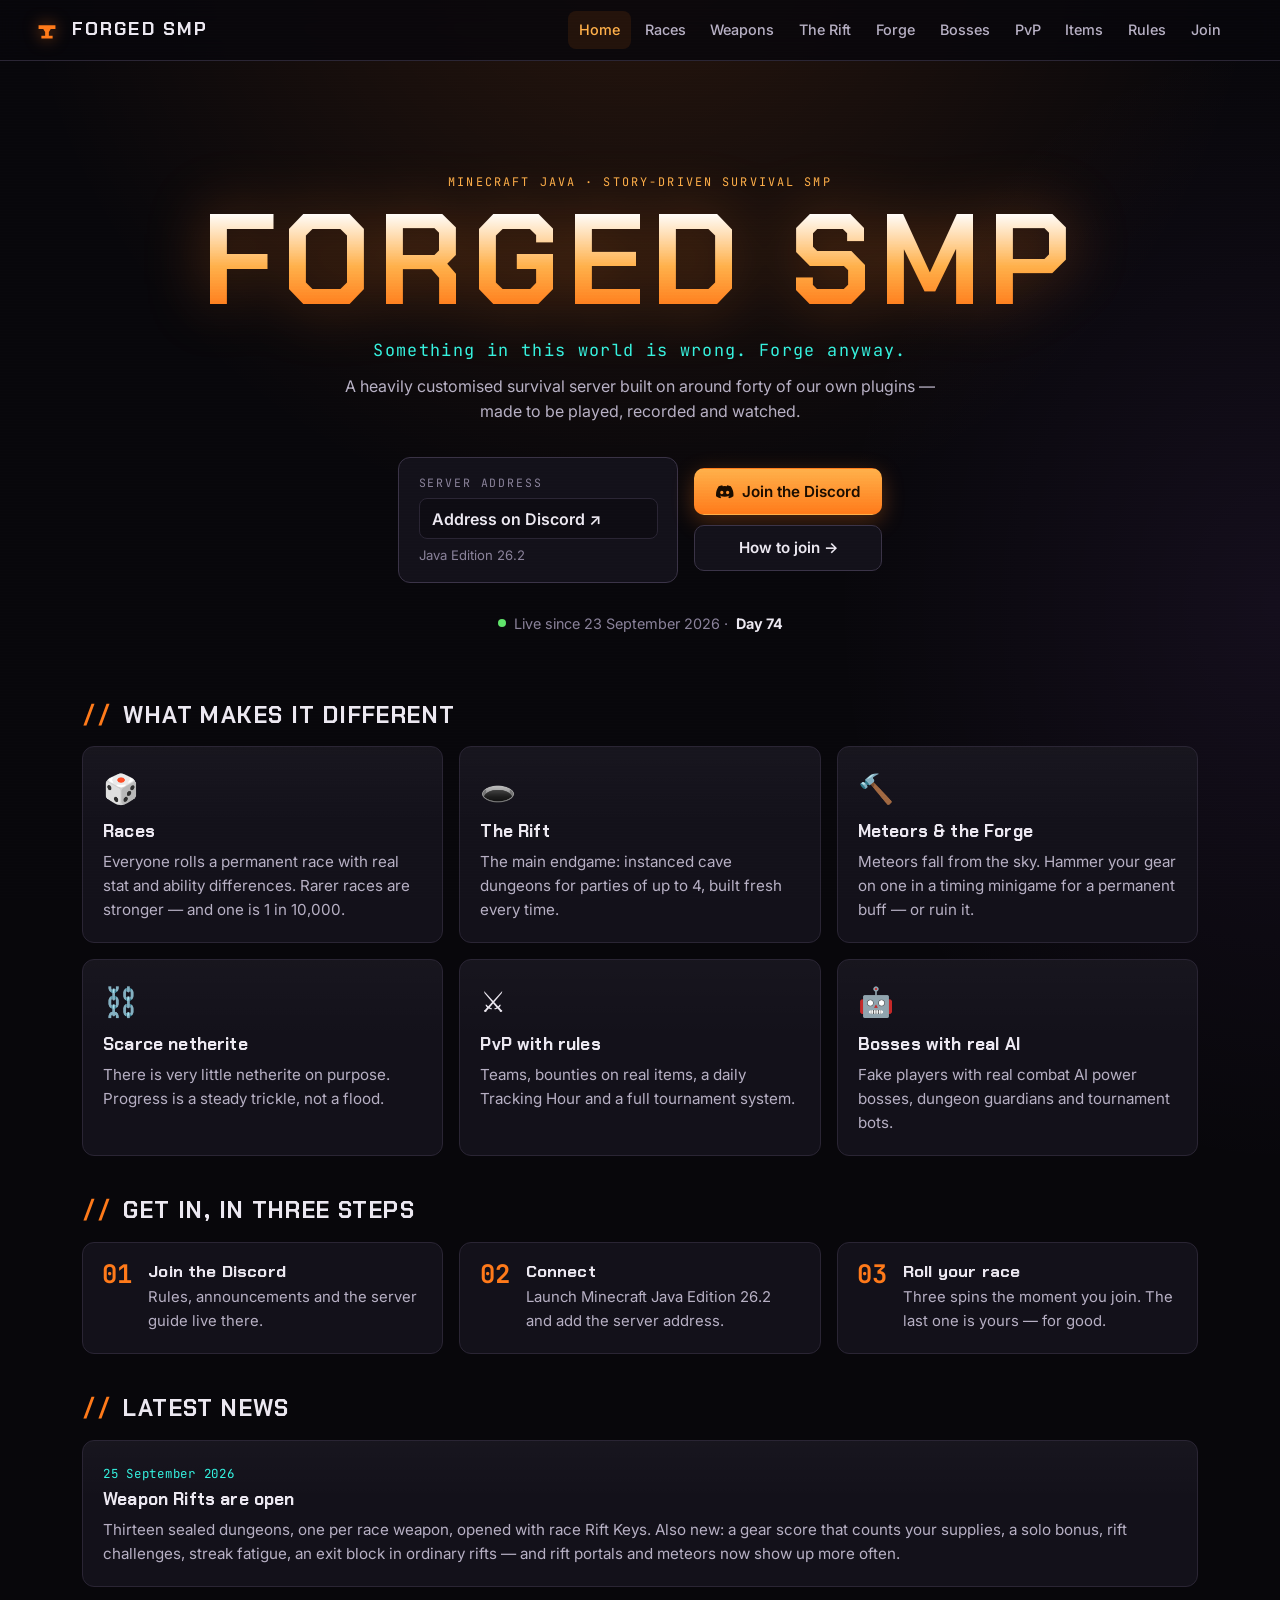
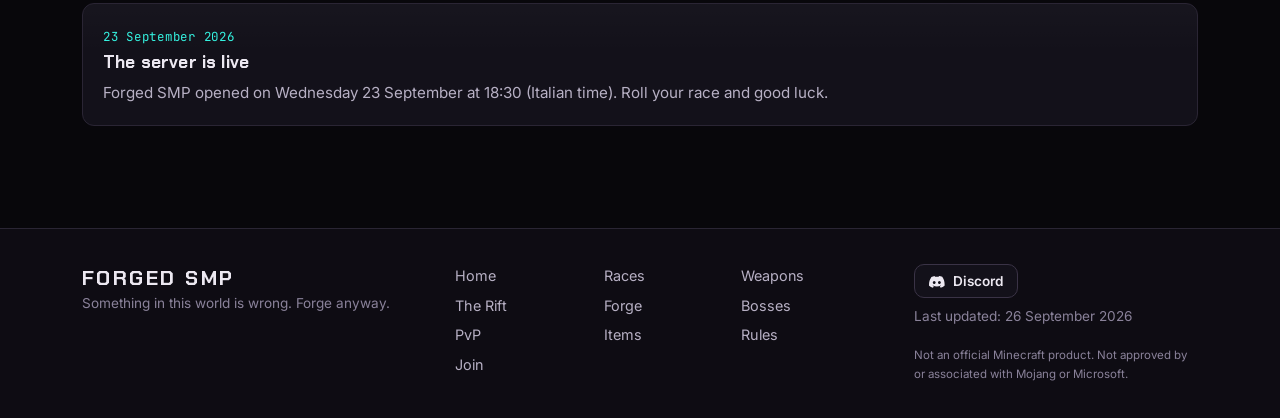
==== commit e0b8827d: "Make the site English-only Italian copy stays in the { en, it } data; MULTILANG = true in js/app.js " ====
--- a/index.html
+++ b/index.html
@@ -1,10 +1,10 @@
 <!DOCTYPE html>
-<html lang="it">
+<html lang="en">
 <head>
   <meta charset="UTF-8" />
   <meta name="viewport" content="width=device-width, initial-scale=1.0" />
   <title>Forged SMP</title>
-  <meta name="description" content="Forged SMP — a story-driven Minecraft survival server. Races, the Rift, meteors and the Forge. / Un server Minecraft survival a storia: razze, la Rift, meteore e la Forgia." />
+  <meta name="description" content="Forged SMP — a story-driven Minecraft survival server. Races, the Rift, meteors and the Forge." />
   <meta name="theme-color" content="#08070b" />
   <meta property="og:title" content="Forged SMP" />
   <meta property="og:description" content="Something in this world is wrong. Forge anyway." />
--- a/css/style.css
+++ b/css/style.css
@@ -428,6 +428,23 @@
 .notfound h1 { font-size: 7rem; color: var(--corrupt); }
 .notfound p { color: var(--text2); margin: 1rem 0 1.5rem; }
 
+/* ── Rules ───────────────────────────────────────────────────────────────── */
+.end-count { margin-top: .6rem; font: 600 .9rem var(--mono); color: #c9b3ff; }
+.end-count b { color: var(--text); }
+.dim-top { display: flex; align-items: center; gap: .7rem; margin-bottom: .4rem; }
+.dim-top .item-icon { margin: 0; }
+.dim-top h3 { margin: 0; }
+.dim-nether { border-top: 3px solid #ff5a2e; }
+.dim-end { border-top: 3px solid #c9b3ff; }
+.dim-state { font-family: var(--mono); color: var(--text2); }
+.dim-state b { color: var(--text); }
+.dim-open { color: var(--ok); font-weight: 600; }
+.combat { border-left: 3px solid var(--danger); }
+.rules-list { margin: 0; padding: 0; list-style: none; counter-reset: r; display: grid; gap: .5rem; }
+.rules-list li { counter-increment: r; position: relative; background: var(--panel); border: 1px solid var(--line); border-radius: 10px; padding: .8rem 1rem .8rem 3.2rem; color: var(--text2); }
+.rules-list li::before { content: counter(r, decimal-leading-zero); position: absolute; left: 1rem; top: .8rem; font: 700 .95rem var(--mono); color: var(--ember); }
+.rules-list b { color: var(--text); }
+
 /* ── Footer / toast ──────────────────────────────────────────────────────── */
 .footer { border-top: 1px solid var(--line); background: var(--bg2); margin-top: 2rem; }
 .footer-inner { max-width: var(--maxw); margin: 0 auto; padding: 2.2rem clamp(16px, 3vw, 32px); display: grid; grid-template-columns: 1.2fr 1.5fr 1fr; gap: 2rem; }
@@ -440,7 +457,7 @@
 .toast.show { opacity: 1; transform: translate(-50%, 0); }
 
 /* ── Responsive ──────────────────────────────────────────────────────────── */
-@media (max-width: 1080px) {
+@media (max-width: 1180px) {
   .menu-btn { display: flex; }
   .nav {
     position: fixed; top: 61px; left: 0; right: 0; bottom: 0; z-index: 49;
